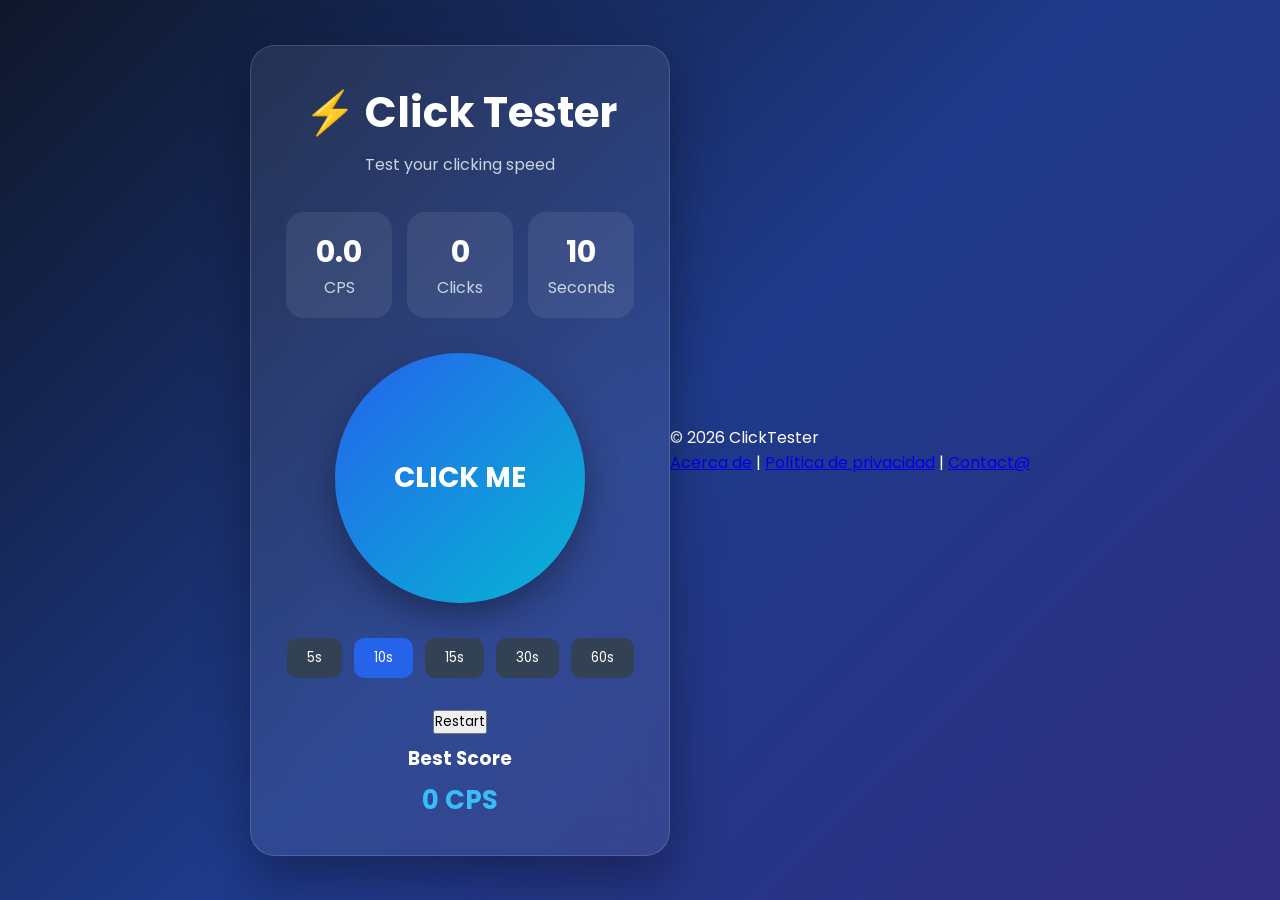
==== index.html @ fa8e521e "cambio chico xd" ====
<!DOCTYPE html>
<html lang="en">
    <head>
        <meta charset="UTF-8">
        <meta name="viewport" content="width=device-width, initial-scale=1.0">

        <title>Click Tester</title>

        <script async src="https://pagead2.googlesyndication.com/pagead/js/adsbygoogle.js?client=ca-pub-6783067256794096"
         crossorigin="anonymous"></script>

        <link rel="stylesheet" href="style.css">
    </head>
    <body>
        <div class="layout">
            <aside class="left-ad">
                <!-- Futuro anuncio -->
            </aside>
            <div class="container">
    
                <h1>⚡ Click Tester</h1>
                <p class="subtitle">Test your clicking speed</p>
    
                <div class="stats">
    
                    <div class="card">
                        <h2 id="cps">0.0</h2>
                        <span>CPS</span>
                    </div>
    
                    <div class="card">
                        <h2 id="clicks">0</h2>
                        <span>Clicks</span>
                    </div>
    
                    <div class="card">
                        <h2 id="time">10</h2>
                        <span>Seconds</span>
                    </div>
    
                </div>
    
                <button id="clickButton">
                    CLICK ME
                </button>
    
                <div class="modes">
    
                    <button class="mode" data-time="5">5s</button>
                    <button class="mode active" data-time="10">10s</button>
                    <button class="mode" data-time="15">15s</button>
                    <button class="mode" data-time="30">30s</button>
                    <button class="mode" data-time="60">60s</button>
    
                </div>
    
                <button id="restartButton">
                    Restart
                </button>
    
                <div class="result">
                
                    <h3>Best Score</h3>
                    <p id="bestScore">0 CPS</p>
                
                    <div id="finalResult" style="display:none; margin-top:20px;">
                
                        <h2>🎉 Time's Up!</h2>
                
                        <p>Total Clicks: <span id="finalClicks">0</span></p>
                
                        <p>Final CPS: <span id="finalCPS">0.0</span></p>
                
                    </div>
                
                </div>
                
            </div>

            <aside class="right-ad">
                <!-- Futuro anuncio -->
            </aside>
            
        </div>

                <footer>
    
                    <p>© 2026 ClickTester</p>
            
                    <a href="about.html">Acerca de</a> |
                    <a href="privacy.html">Política de privacidad</a> |
                    <a href="contact.html">Contact@</a>
            
                </footer>
        
            <script src="script.js"></script>
    </body>
   
</html>
---- style.css ----
@import url('https://fonts.googleapis.com/css2?family=Poppins:wght@300;400;600;700&display=swap');

*{
    margin:0;
    padding:0;
    box-sizing:border-box;
    font-family:'Poppins',sans-serif;
}

body{

    min-height:100vh;

    display:flex;
    justify-content:center;
    align-items:center;

    background:linear-gradient(135deg,#0f172a,#1e3a8a,#312e81);

    color:white;

}


.container{

    width:420px;

    padding:35px;

    border-radius:25px;

    background:rgba(255,255,255,.08);

    backdrop-filter:blur(18px);

    border:1px solid rgba(255,255,255,.15);

    text-align:center;

    box-shadow:0 20px 50px rgba(0,0,0,.35);

}


h1{

    font-size:42px;

    margin-bottom:8px;

}

.subtitle{

    color:#cbd5e1;

    margin-bottom:35px;

}


.stats{

    display:flex;

    justify-content:space-between;

    gap:15px;

    margin-bottom:35px;

}

.card{

    flex:1;

    padding:18px;

    border-radius:18px;

    background:rgba(255,255,255,.08);

    transition:.3s;

}

.card:hover{

    transform:translateY(-5px);

    background:rgba(255,255,255,.12);

}

.card h2{

    font-size:30px;

}

.card span{

    color:#cbd5e1;

}


#clickButton{

    width:250px;

    height:250px;

    border:none;

    border-radius:50%;

    cursor:pointer;

    font-size:28px;

    font-weight:bold;

    color:white;

    background:linear-gradient(135deg,#2563eb,#06b6d4);

    box-shadow:0 15px 35px rgba(0,0,0,.35);

    transition:.15s;

    margin-bottom:35px;

}

#clickButton:hover{

    transform:scale(1.05);

}

#clickButton:active{

    transform:scale(.95);

}


.modes{

    display:flex;

    justify-content:center;

    gap:12px;

    margin-bottom:30px;

}

.mode{

    padding:10px 20px;

    border:none;

    border-radius:10px;

    cursor:pointer;

    color:white;

    background:#334155;

    transition:.3s;

}

.mode:hover{

    background:#2563eb;

}

.active{

    background:#2563eb;

}


.result{

    margin-top:10px;

}

.result h3{

    margin-bottom:8px;

}

#bestScore{

    font-size:26px;

    color:#38bdf8;

    font-weight:bold;

}



@media(max-width:500px){

.container{

width:95%;

padding:25px;

}

.stats{

flex-direction:column;

}

#clickButton{

width:200px;

height:200px;

font-size:24px;

}

#restartButton{

    margin-top:20px;

    padding:12px 35px;

    border:none;

    border-radius:10px;

    cursor:pointer;

    background:#16a34a;

    color:white;

    font-size:18px;

    transition:.3s;

}

#restartButton:hover{

    transform:scale(1.05);

}

}
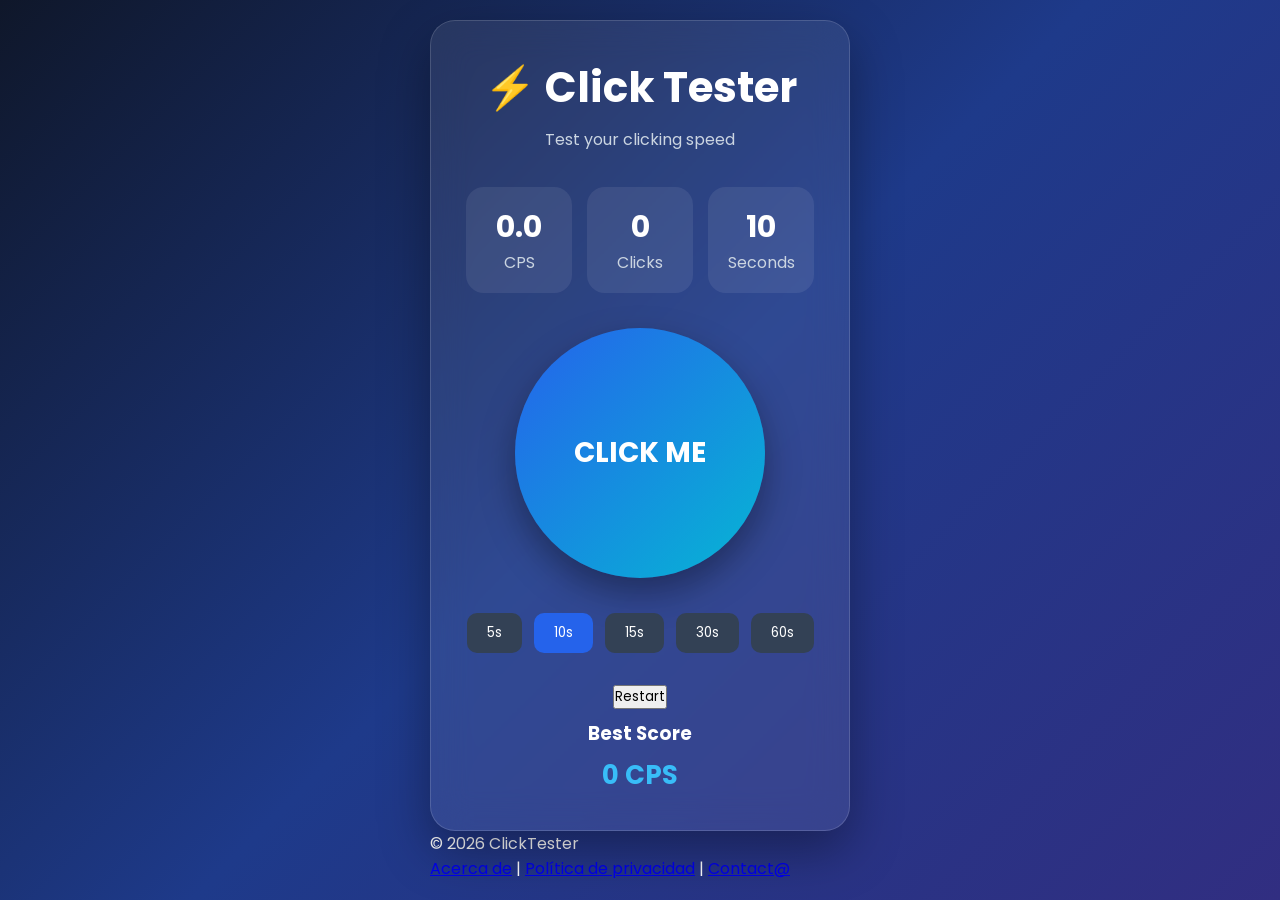
==== commit d15127e6: "xd" ====
--- a/index.html
+++ b/index.html
@@ -80,9 +80,6 @@
             <aside class="right-ad">
                 <!-- Futuro anuncio -->
             </aside>
-            
-        </div>
-
                 <footer>
     
                     <p>© 2026 ClickTester</p>
@@ -94,6 +91,7 @@
                 </footer>
         
             <script src="script.js"></script>
+        </div>
     </body>
    
 </html>
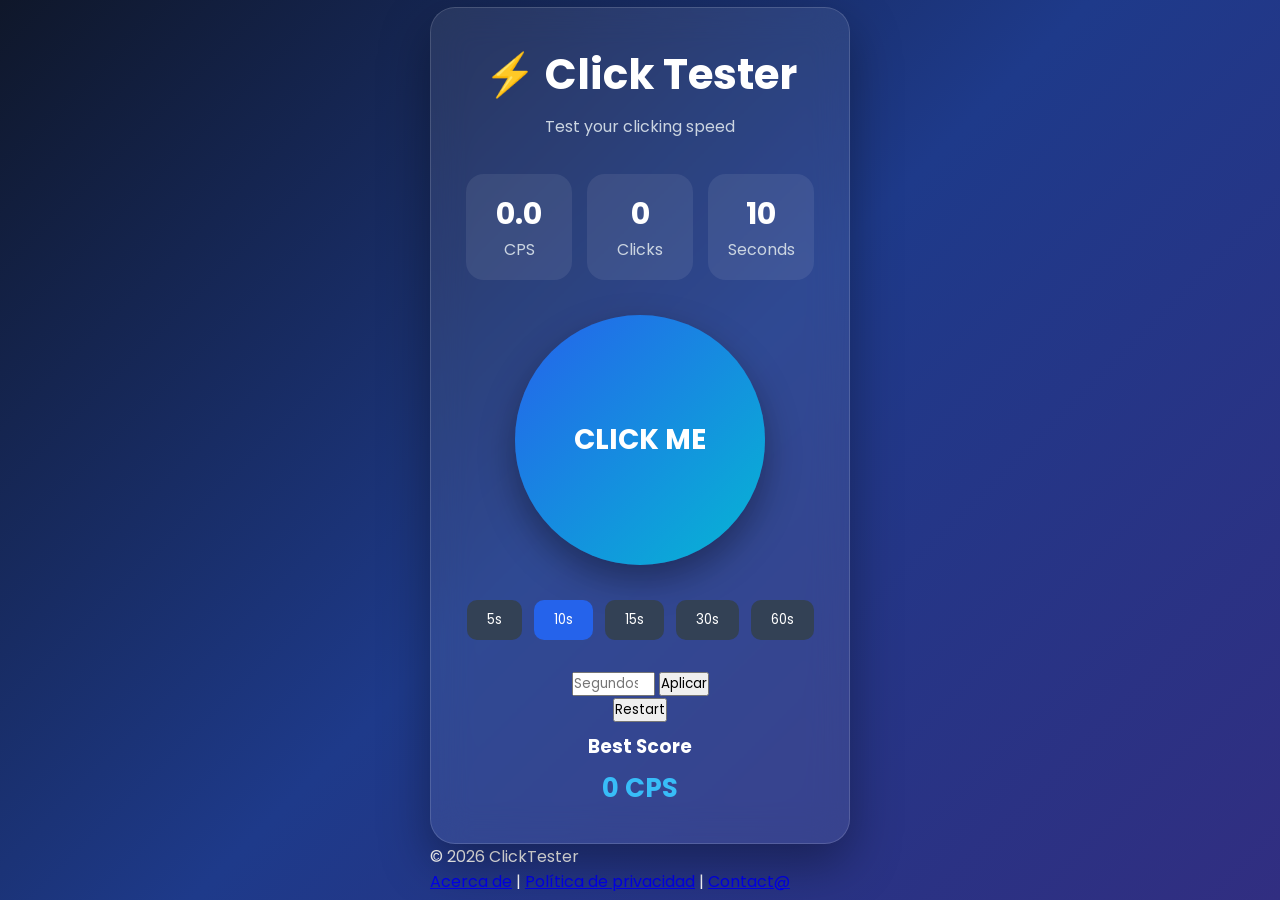
==== commit 05760b7e: "xd" ====
--- a/index.html
+++ b/index.html
@@ -13,9 +13,11 @@
     </head>
     <body>
         <div class="layout">
+            
             <aside class="left-ad">
                 <!-- Futuro anuncio -->
             </aside>
+            
             <div class="container">
     
                 <h1>⚡ Click Tester</h1>
@@ -53,6 +55,21 @@
                     <button class="mode" data-time="60">60s</button>
     
                 </div>
+
+                <div class="custom-time">
+
+                    <input
+                        type="number"
+                        id="customTime"
+                        placeholder="Segundos"
+                        min="1"
+                        max="300">
+                
+                    <button id="applyTime">
+                        Aplicar
+                    </button>
+                
+                </div>
     
                 <button id="restartButton">
                     Restart
@@ -77,9 +94,10 @@
                 
             </div>
 
-            <aside class="right-ad">
-                <!-- Futuro anuncio -->
-            </aside>
+                <aside class="right-ad">
+                    <!-- Futuro anuncio -->
+                </aside>
+            
                 <footer>
     
                     <p>© 2026 ClickTester</p>
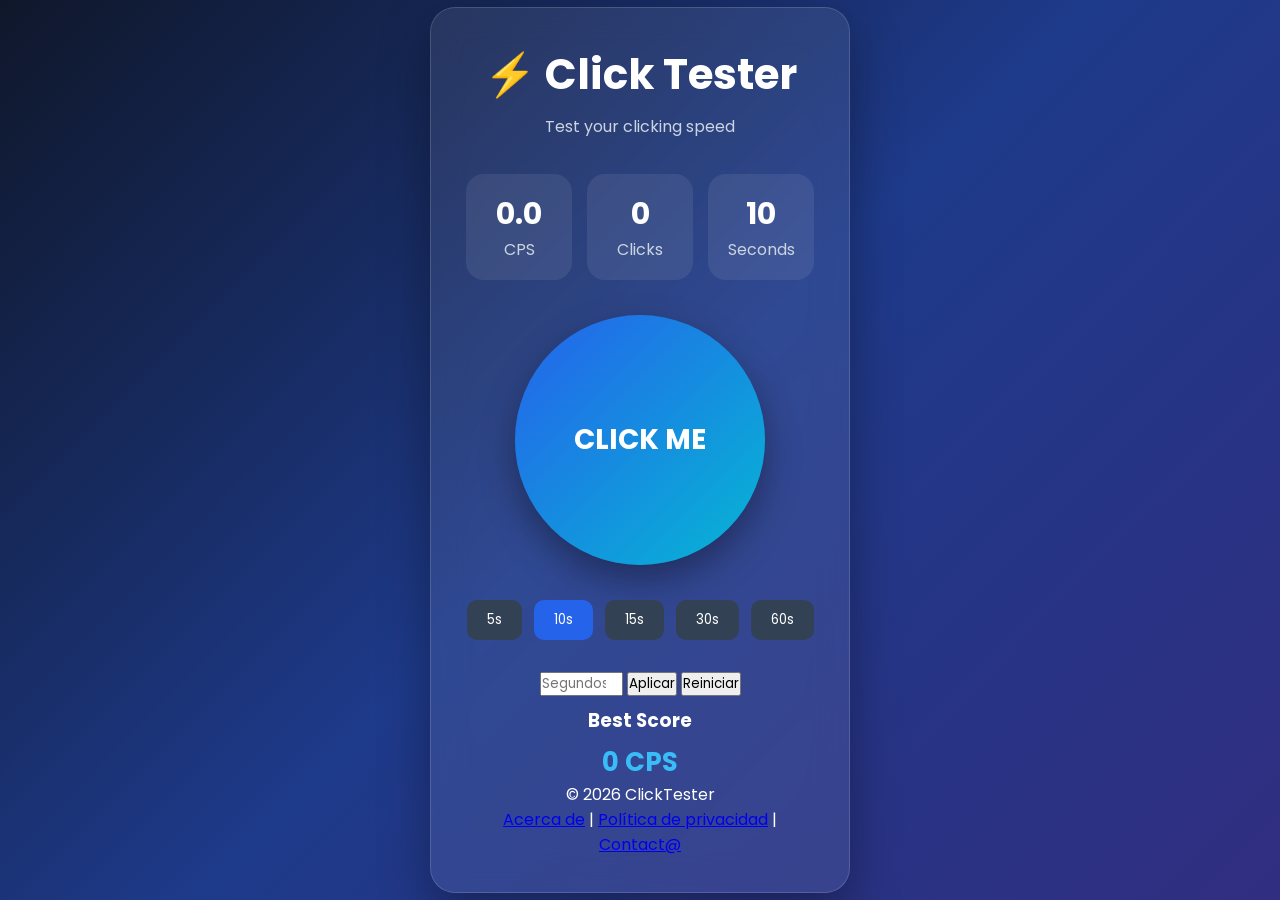
==== commit 5984ea45: "xd" ====
--- a/index.html
+++ b/index.html
@@ -69,11 +69,11 @@
                         Aplicar
                     </button>
                 
+                    <button id="restartButton">
+                        Reiniciar
+                    </button>
+                
                 </div>
-    
-                <button id="restartButton">
-                    Restart
-                </button>
     
                 <div class="result">
                 
@@ -91,14 +91,8 @@
                     </div>
                 
                 </div>
-                
-            </div>
 
-                <aside class="right-ad">
-                    <!-- Futuro anuncio -->
-                </aside>
-            
-                <footer>
+                 <footer>
     
                     <p>© 2026 ClickTester</p>
             
@@ -107,6 +101,12 @@
                     <a href="contact.html">Contact@</a>
             
                 </footer>
+                
+            </div>
+
+                <aside class="right-ad">
+                    <!-- Futuro anuncio -->
+                </aside>
         
             <script src="script.js"></script>
         </div>
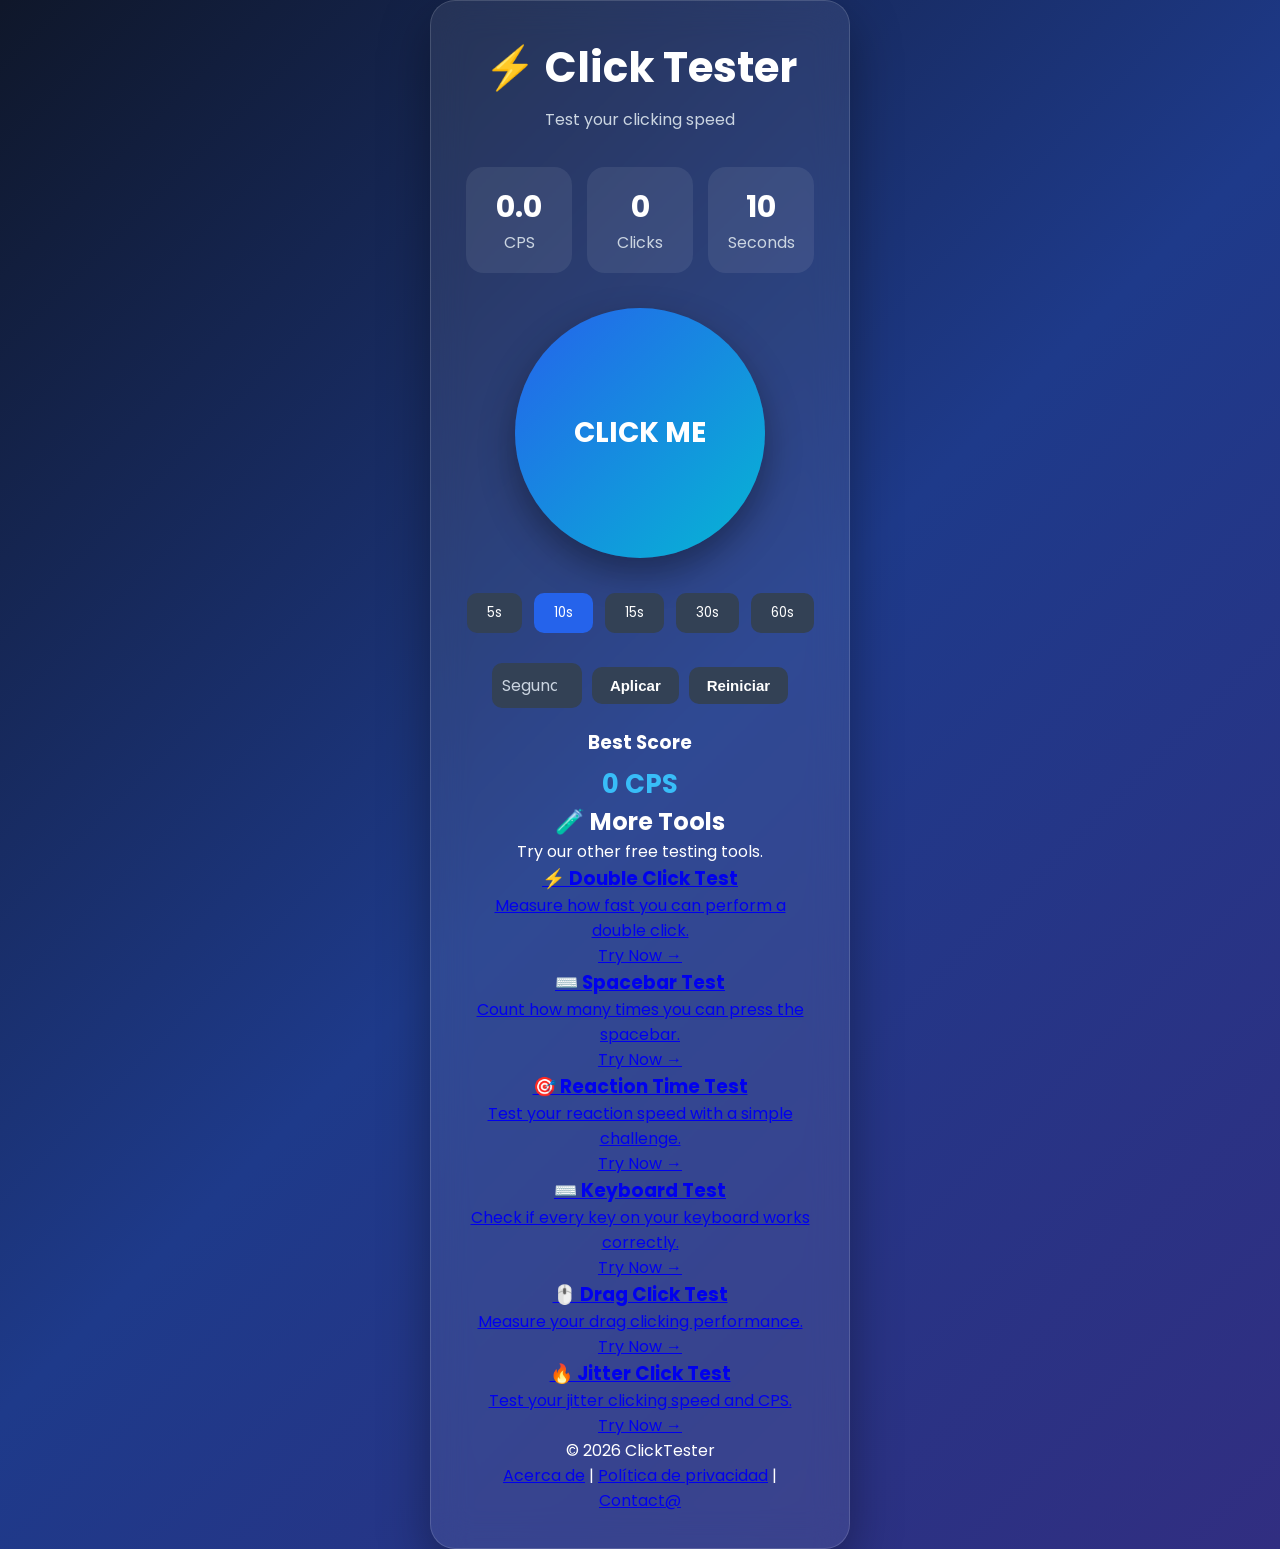
==== commit 37a207ba: "puse mas aun peren Added a new section for additional tools with links to various tests." ====
--- a/index.html
+++ b/index.html
@@ -92,6 +92,93 @@
                 
                 </div>
 
+                <div class="tools">
+
+                    <h2>🧪 More Tools</h2>
+                    <p class="tools-subtitle">
+                        Try our other free testing tools.
+                    </p>
+                
+                    <div class="tools-grid">
+                
+                        <a href="doubleclick.html" class="tool-card">
+                
+                            <h3>⚡ Double Click Test</h3>
+                
+                            <p>
+                                Measure how fast you can perform a double click.
+                            </p>
+                
+                            <span>Try Now →</span>
+                
+                        </a>
+                
+                        <a href="spacebar.html" class="tool-card">
+                
+                            <h3>⌨️ Spacebar Test</h3>
+                
+                            <p>
+                                Count how many times you can press the spacebar.
+                            </p>
+                
+                            <span>Try Now →</span>
+                
+                        </a>
+                
+                        <a href="reaction.html" class="tool-card">
+                
+                            <h3>🎯 Reaction Time Test</h3>
+                
+                            <p>
+                                Test your reaction speed with a simple challenge.
+                            </p>
+                
+                            <span>Try Now →</span>
+                
+                        </a>
+                
+                        <a href="keyboard.html" class="tool-card">
+                
+                            <h3>⌨️ Keyboard Test</h3>
+                
+                            <p>
+                                Check if every key on your keyboard works correctly.
+                            </p>
+                
+                            <span>Try Now →</span>
+                
+                        </a>
+                
+                        <a href="dragclick.html" class="tool-card">
+                
+                            <h3>🖱️ Drag Click Test</h3>
+                
+                            <p>
+                                Measure your drag clicking performance.
+                            </p>
+                
+                            <span>Try Now →</span>
+                
+                        </a>
+                
+                        <a href="jitter.html" class="tool-card">
+                
+                            <h3>🔥 Jitter Click Test</h3>
+                
+                            <p>
+                                Test your jitter clicking speed and CPS.
+                            </p>
+                
+                            <span>Try Now →</span>
+                
+                        </a>
+                
+                    </div>
+                
+                </div>
+
+
+                
                  <footer>
     
                     <p>© 2026 ClickTester</p>
--- a/style.css
+++ b/style.css
@@ -214,7 +214,77 @@
 
 }
 
-
+.custom-time{
+
+    display:flex;
+
+    justify-content:center;
+
+    align-items:center;
+
+    gap:10px;
+
+    margin-bottom:20px;
+
+}
+
+#customTime{
+
+    width:90px;
+
+    padding:10px;
+
+    border:none;
+
+    border-radius:10px;
+
+    background:#334155;
+
+    color:white;
+
+    text-align:center;
+
+    font-size:16px;
+
+}
+
+#customTime::placeholder{
+
+    color:#cbd5e1;
+
+}
+
+#applyTime,
+#restartButton{
+
+    padding:10px 18px;
+
+    border:none;
+
+    border-radius:10px;
+
+    cursor:pointer;
+
+    background:#334155;
+
+    color:white;
+
+    font-size:15px;
+
+    font-weight:600;
+
+    transition:.3s;
+
+}
+
+#applyTime:hover,
+#restartButton:hover{
+
+    background:#2563eb;
+
+    transform:translateY(-2px);
+
+}
 
 @media(max-width:500px){
 
@@ -270,4 +340,4 @@
 
 }
 
-}+}
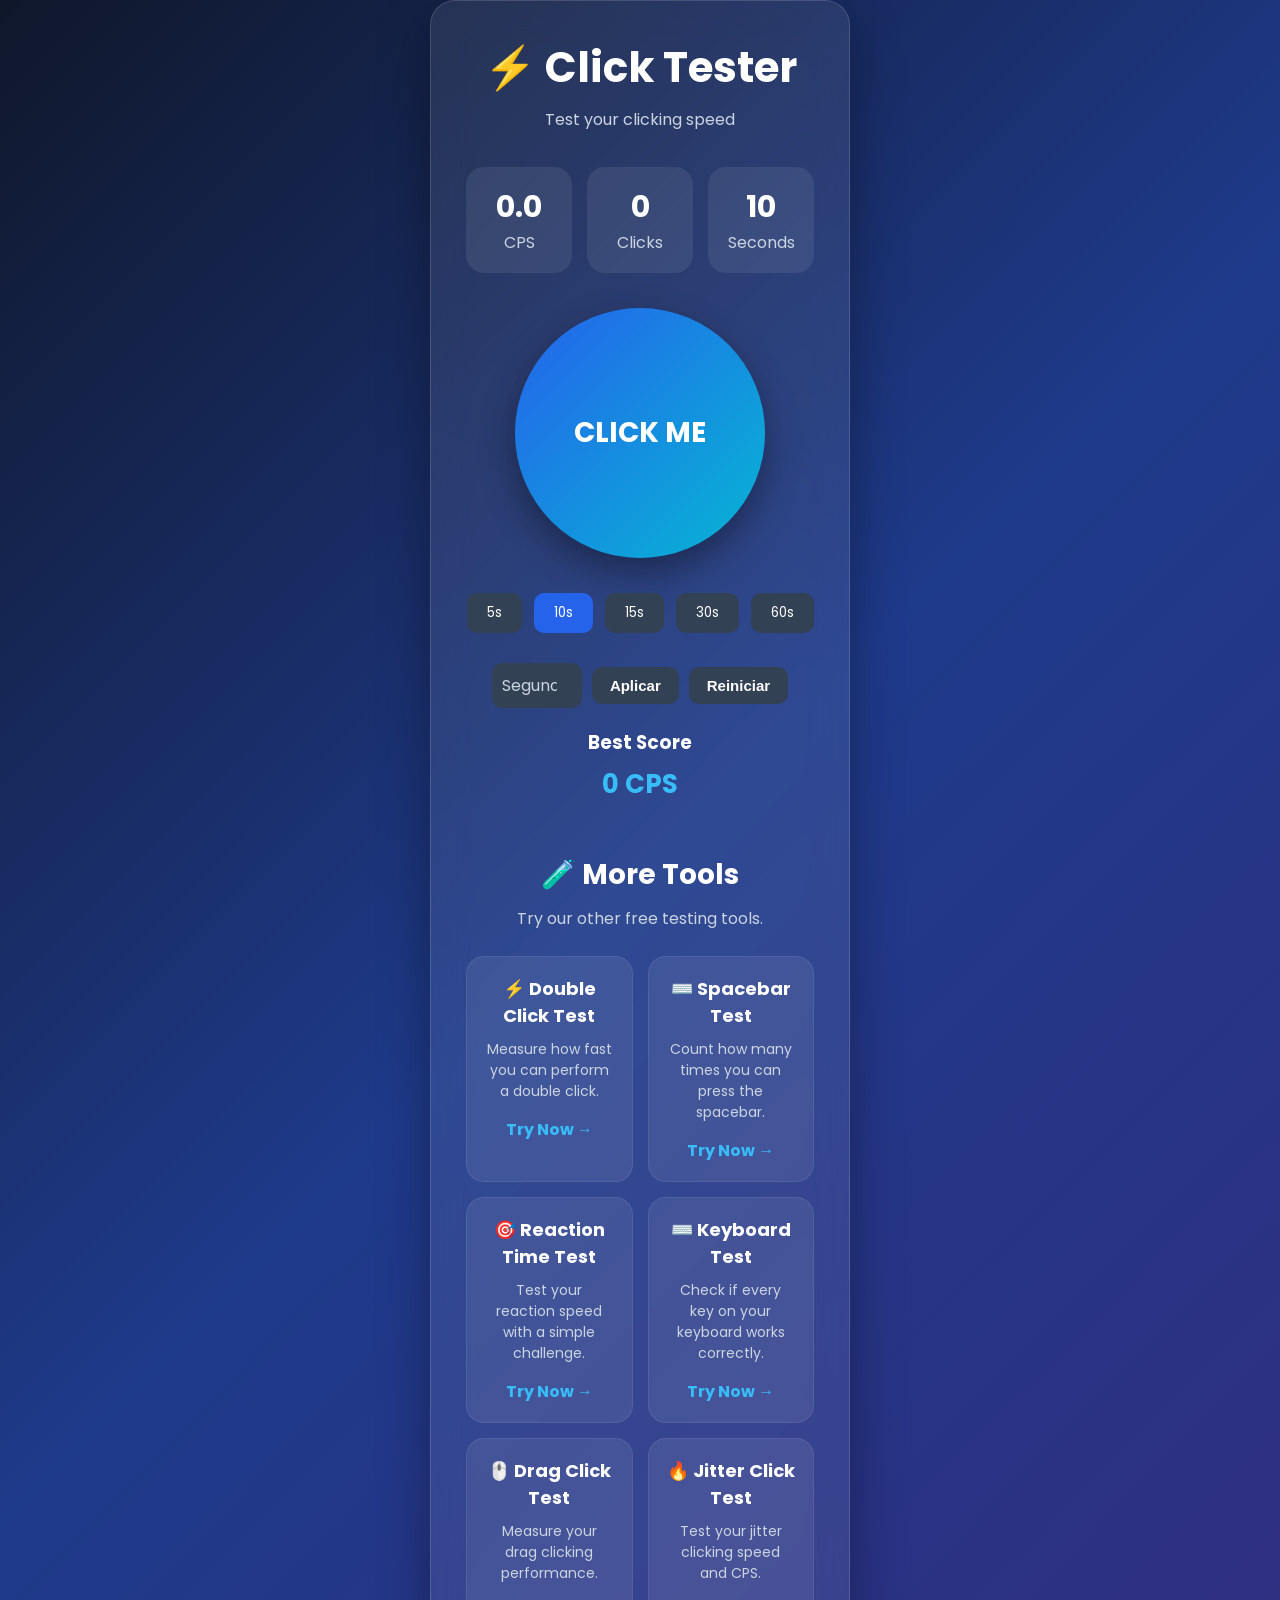
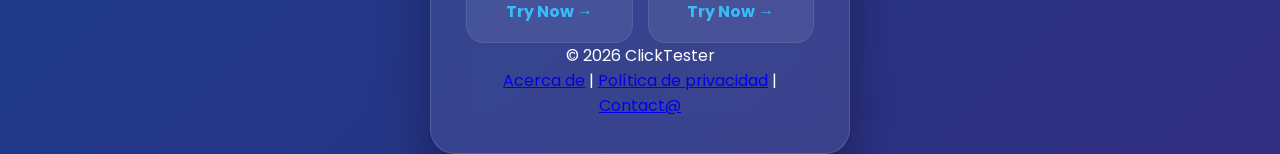
==== commit 45377c56: "un agregado aqui para corregir" ====
--- a/index.html
+++ b/index.html
@@ -113,7 +113,7 @@
                 
                         </a>
                 
-                        <a href="spacebar.html" class="tool-card">
+                        <a href="spacebartest.html" class="tool-card">
                 
                             <h3>⌨️ Spacebar Test</h3>
                 
@@ -125,7 +125,7 @@
                 
                         </a>
                 
-                        <a href="reaction.html" class="tool-card">
+                        <a href="reactime.html" class="tool-card">
                 
                             <h3>🎯 Reaction Time Test</h3>
                 
@@ -161,7 +161,7 @@
                 
                         </a>
                 
-                        <a href="jitter.html" class="tool-card">
+                        <a href="jitterclick.html" class="tool-card">
                 
                             <h3>🔥 Jitter Click Test</h3>
                 
--- a/style.css
+++ b/style.css
@@ -286,58 +286,126 @@
 
 }
 
+.tools{
+
+    margin-top:50px;
+
+}
+
+.tools h2{
+
+    margin-bottom:10px;
+
+    font-size:28px;
+
+}
+
+.tools-subtitle{
+
+    color:#cbd5e1;
+
+    margin-bottom:25px;
+
+}
+
+.tools-grid{
+
+    display:grid;
+
+    grid-template-columns:1fr 1fr;
+
+    gap:15px;
+
+}
+
+.tool-card{
+
+    text-decoration:none;
+
+    color:white;
+
+    padding:18px;
+
+    border-radius:18px;
+
+    background:rgba(255,255,255,.08);
+
+    border:1px solid rgba(255,255,255,.08);
+
+    transition:.3s;
+
+}
+
+.tool-card:hover{
+
+    transform:translateY(-5px);
+
+    background:rgba(255,255,255,.12);
+
+}
+
+.tool-card h3{
+
+    font-size:18px;
+
+    margin-bottom:10px;
+
+}
+
+.tool-card p{
+
+    font-size:14px;
+
+    color:#cbd5e1;
+
+    margin-bottom:15px;
+
+}
+
+.tool-card span{
+
+    color:#38bdf8;
+
+    font-weight:bold;
+
+}
+
 @media(max-width:500px){
 
-.container{
-
-width:95%;
-
-padding:25px;
-
-}
-
-.stats{
-
-flex-direction:column;
-
-}
-
-#clickButton{
-
-width:200px;
-
-height:200px;
-
-font-size:24px;
-
-}
-
-#restartButton{
-
-    margin-top:20px;
-
-    padding:12px 35px;
-
-    border:none;
-
-    border-radius:10px;
-
-    cursor:pointer;
-
-    background:#16a34a;
-
-    color:white;
-
-    font-size:18px;
-
-    transition:.3s;
-
-}
-
-#restartButton:hover{
-
-    transform:scale(1.05);
-
-}
-
-}
+    .container{
+    
+    width:95%;
+    
+    padding:25px;
+    
+    }
+    
+    .stats{
+    
+    flex-direction:column;
+    
+    }
+    
+    #clickButton{
+    
+    width:200px;
+    
+    height:200px;
+    
+    font-size:24px;
+    
+    }
+    
+    #restartButton:hover{
+    
+        transform:scale(1.05);
+    
+    }
+
+    .tools-grid{
+
+        grid-template-columns:1fr;
+    
+    }
+
+}
